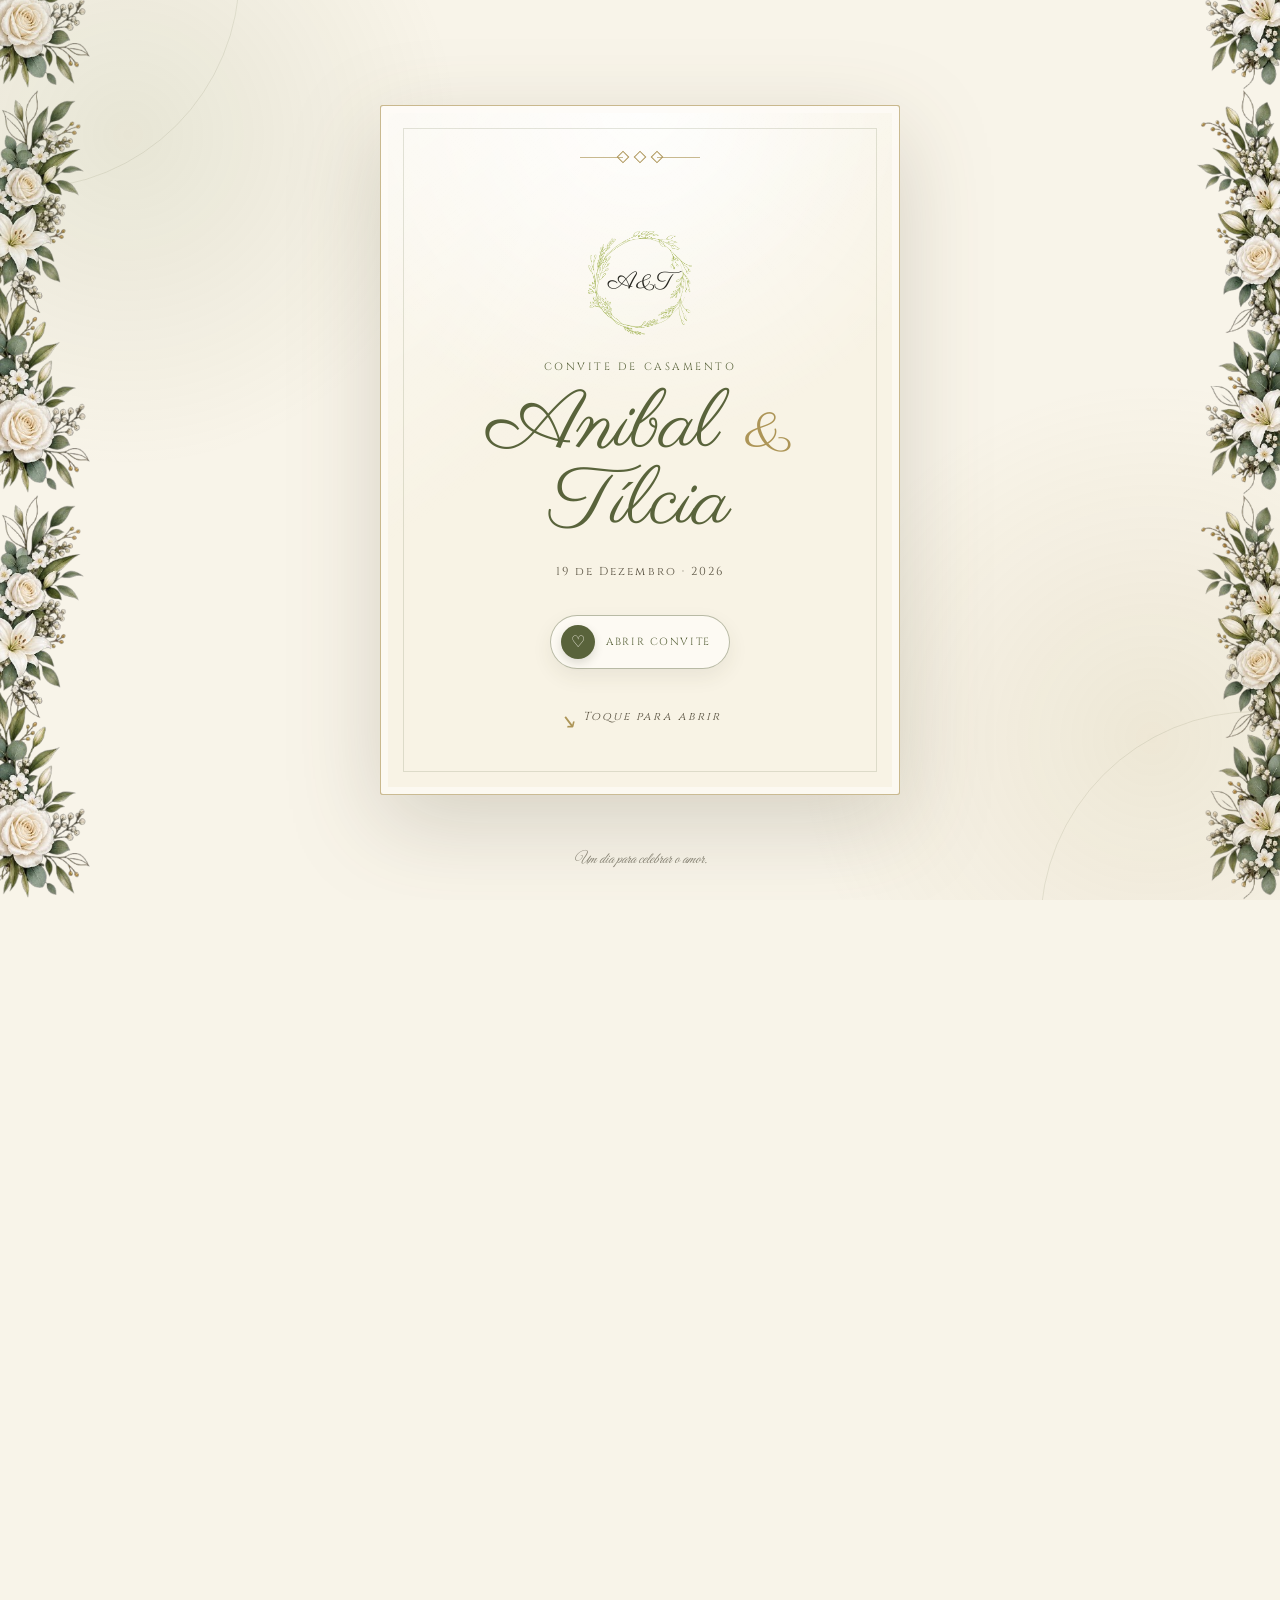
==== index.html @ ace274df "chore: getting better info cards and form alignment and letters" ====
<!DOCTYPE html>
<html lang="pt">

<head>
  <meta charset="UTF-8">
  <meta name="viewport" content="width=device-width, initial-scale=1.0">
  <title>Anibal &amp; Tílcia · 19 de Dezembro, 2026</title>
  <link rel="preconnect" href="https://fonts.googleapis.com">
  <link rel="preconnect" href="https://fonts.gstatic.com" crossorigin>
  <link
    href="https://fonts.googleapis.com/css2?family=Cormorant+Garamond:ital,wght@0,400;0,500;0,600;1,400&family=Great+Vibes&family=Cinzel:wght@400;500;600&display=swap"
    rel="stylesheet">
  <link rel="stylesheet" href="css/style.css">
</head>

<body>

  <!-- ===================== PHYSICAL INVITATION OPENING ===================== -->
  <div class="invitation-cover" id="invitation-cover" aria-modal="true" role="dialog" aria-label="Convite de casamento">
    <div class="invitation-cover__ambient" aria-hidden="true"></div>

    <div class="invitation-card" id="invitation-card">
      <div class="invitation-card__inside">
        <div class="invitation-card__monogram">
<img src="./assets/orla_floral_oliva.png" class="invitation-card__monogram" alt="Monograma dos noivos">
      <p class="monogram__letters"><span>A</span><i> &amp; </i><span>T</span></p>

        </div>
      </div>

      <div class="invitation-card__front">
        <div class="invitation-card__ornament" aria-hidden="true">
          <span></span><span></span><span></span>
        </div>

        <div class="invitation-card__monogram">
<img src="./assets/orla_floral_oliva.png" class="invitation-card__monogram" alt="Monograma dos noivos">
      <p class="monogram__letters"><span>A</span><i>&amp;</i><span>T</span></p>

        </div>
        

        <p class="invitation-card__eyebrow">Convite de casamento</p>
        <h1 class="invitation-card__names">Anibal <span>&amp;</span> Tílcia </h1>
        <p class="invitation-card__date">19 de Dezembro · 2026</p>

        <button type="button" class="invitation-card__open" id="open-invitation">
          <span class="invitation-card__seal">♡</span>
          <span>ABRIR CONVITE</span>
        </button>

        <div class="invitation-card__hint">
          <span class="invitation-card__hand">↘</span>
          <span class="invitation-card__date">Toque para abrir</span>
        </div>
      </div>
    </div>

    <p class="invitation-cover__caption">Um dia para celebrar o amor.</p>
  </div>

  <!-- ===================== TOP NAVIGATION ===================== -->
  <header class="site-header" id="site-header">
    <a class="site-brand" href="#inicio" aria-label="Voltar ao início">
      <span>A</span><i>&amp;</i><span>T</span>
    </a>

    <nav class="site-nav" aria-label="Navegação principal">
      <a href="#inicio">Início</a>
      <a href="#historia">A nossa história</a>
      <a href="#detalhes">O grande dia</a>
      <a href="#contribuicao">Contribuição</a>
      <a href="#rsvp">RSVP</a>
    </nav>

    <button class="site-nav__toggle" id="nav-toggle" type="button" aria-label="Abrir menu" aria-expanded="false">
      <span></span><span></span><span></span>
    </button>
  </header>

  <!-- ===================== MUSIC CONTROL ===================== -->
  <div class="music-control" id="music-control">
    <button type="button" class="music-control__button" id="music-toggle" aria-label="Reproduzir música"
      aria-pressed="false">
      <span class="music-control__icon music-control__icon--play">▶</span>
      <span class="music-control__icon music-control__icon--pause">Ⅱ</span>
    </button>
    <span class="music-control__label" id="music-label">Música</span>
    <audio id="wedding-music" loop preload="auto">
      <source src="./resources/audio/risk_it_all.mp3" type="audio/mpeg">
    </audio>
          <canvas id="music-visualizer" width="46" height="22" aria-hidden="true"></canvas>

  </div>


  <!-- ===================== HERO ===================== -->
  <section class="hero" id="inicio">
<!--
    <div class="couple-monogram">
      <img class="couple-monogram" src="./assets/orla_floral_oliva.png" />
    </div>-->

    <!-- floral ornament, one image mirrored into all four corners -->
    <img src="./assets/width_1418.webp" class="floral corner-tl" aria-hidden="true"></img>
    <img src="./assets/width_1418.webp" class="floral corner-tr" aria-hidden="true"></img>
    <img src="./assets/width_1418.webp" class="floral corner-bl" aria-hidden="true"></img>
    <img src="./assets/width_1418.webp" class="floral corner-br" aria-hidden="true"></img>

    <div class="monogram" data-reveal>
      <span class="monogram__letters"></span>
    </div>

    <div class="hero__inner">


      <div class="portraits" data-reveal>
        <img src="./assets/IMG_8742.JPG.jpeg" class="arch arch--one"></img>
        <img src="./assets/IMG_8782.JPG.jpeg" class="arch arch--two"></img>
      </div>

      <h1 class="hero__names" data-reveal>Aníbal <span class="amp">&amp;</span> Tílcia</h1>
      <p class="hero__tagline" data-reveal>Convidante a celebrar esta união para um sempre!</p>
    </div>

    <div class="hero__hem"></div>
  </section>

  <!-- ===================== COUNTDOWN ===================== -->
  <section class="countdown">
    <p class="countdown__eyebrow">
      <svg class="icon-cal" viewBox="0 0 24 24" aria-hidden="true">
        <rect x="3" y="5" width="18" height="16" rx="2" fill="none" stroke="currentColor" stroke-width="1.4" />
        <line x1="3" y1="9.5" x2="21" y2="9.5" stroke="currentColor" stroke-width="1.4" />
        <line x1="7.5" y1="2.5" x2="7.5" y2="6.5" stroke="currentColor" stroke-width="1.4" stroke-linecap="round" />
        <line x1="16.5" y1="2.5" x2="16.5" y2="6.5" stroke="currentColor" stroke-width="1.4" stroke-linecap="round" />
      </svg>
      Faltam apenas
    </p>

    <div class="flip-row" data-reveal>
      <div class="flip-unit">
        <div class="flip-box" data-unit="days">
          <div class="flip-box__value">00</div>
          <div class="flip-box__flap"><span class="flip-box__flap-inner">00</span></div>
        </div>
        <span class="flip-unit__label">Dias</span>
      </div>
      <div class="flip-unit">
        <div class="flip-box" data-unit="hours">
          <div class="flip-box__value">00</div>
          <div class="flip-box__flap"><span class="flip-box__flap-inner">00</span></div>
        </div>
        <span class="flip-unit__label">Horas</span>
      </div>
      <div class="flip-unit">
        <div class="flip-box" data-unit="minutes">
          <div class="flip-box__value">00</div>
          <div class="flip-box__flap"><span class="flip-box__flap-inner">00</span></div>
        </div>
        <span class="flip-unit__label">Minutos</span>
      </div>
      <div class="flip-unit">
        <div class="flip-box" data-unit="seconds">
          <div class="flip-box__value">00</div>
          <div class="flip-box__flap"><span class="flip-box__flap-inner">00</span></div>
        </div>
        <span class="flip-unit__label">Segundos</span>
      </div>
    </div>

    <div class="countdown__pill" data-reveal>19 de Dezembro, 2026</div>
  </section>

  <!-- ===================== STORY GRID ===================== -->
  <section class="story" id="historia">
    <div class="story__grid">

      <article class="story__card story__card--dark" data-reveal>
        <span class="story__num">01</span>
        <img class="story__media" src="./assets/IMG_8776.JPG.jpeg" alt="Imagem da história 1"></img>
        <p class="story__verse">Disse mais o Senhor Deus: Não é bom que<br>o homem esteja só; far-lhe-ei uma
          ajudadora<br>que lhe seja idónea.</p>
        <p class="story__ref">Génesis 2:18</p>
      </article>

      <article class="story__card story__card--sand" data-reveal>
        <span class="story__num">02</span>

        <svg class="story__rings" viewBox="0 0 80 60" aria-hidden="true">
          <circle cx="30" cy="34" r="16" fill="none" stroke="currentColor" stroke-width="2" />
          <circle cx="48" cy="34" r="16" fill="none" stroke="currentColor" stroke-width="2" />
        </svg>
        <h3 class="story__title story__title--script">E agora, para sempre.</h3>
        <p class="story__body">O amor escreveu os primeiros capítulos. Agora, diante de Deus e daqueles que amamos,
          damos início ao nosso próximo capítulo.</p>
        <p class="story__initials">T <span class="amp">&amp;</span> A</p>
        <p class="story__date">19 • 12 • 2026</p>
      </article>



      <article class="story__card story__card--cream" data-reveal>
        <span class="story__num">03</span>
        <h3 class="story__title">Uma história,<br>dois caminhos</h3>
        <p class="story__body">Duas pessoas, duas histórias e tantos caminhos percorridos. Até que os nossos caminhos se
          cruzaram novamente e percebemos que alguns encontros não acontecem por acaso.</p>
        <div class="story__divider" aria-hidden="true">
          <svg viewBox="0 0 220 60">
            <path d="M10 5 C 10 45, 105 20, 110 55 C 115 20, 210 45, 210 5" fill="none" stroke="currentColor"
              stroke-width="1" />
          </svg>
        </div>
        <p class="story__meta">2021 &nbsp;•&nbsp; O início da nossa história</p>
      </article>

      <article class="story__card story__card--olive" data-reveal>
        <span class="story__num">04</span>
        <img class="story__media" src="./assets/IMG_8758.JPG.jpeg" alt="Imagem da história 1"></img>
        <p class="story__verse">Quem encontra uma esposa encontra algo<br>excelente; recebeu uma bênção do Senhor.</p>
        <p class="story__ref">Provérbios 18:22</p>
      </article>

    </div>
  </section>



  <!-- ===================== DAY INFO ===================== -->
  <section class="info" id="detalhes">
    <div class="info__header" data-reveal>
      <h2 class="info__title">Detalhes do Grande Dia</h2>
      <p class="info__subtitle">
        O nosso dia é repleto de momentos e detalhes importantes para tornar ele ainda mais especial,<br>
        pode ver tudo abaixo
      </p>
    </div>

    <div class="info__grid">

      <!-- CERIMÓNIA -->
      <div class="more-info-card">
        <img
          src="https://lh3.googleusercontent.com/gps-cs-s/AHRPTWlp6Hk5C6ENDK__10fyXMDpLY3RmtTB0FeUsMW05rq-A3_OJv60hBOO5OTsbv5qQ-3rLyHym6tTQRL9K2UCrjUsnP6I80L73qXvY4hCrDxc9M-ThZ_d9FkAn9VJUuiXGmzrRHuK=w408-h544-k-no"
          class="more-info-card-img" alt="">
        <article class="info__card" data-reveal>
          <div class="info__icon-wrap">
            <svg class="info__icon" viewBox="0 0 24 24" aria-hidden="true">
              <!-- Church -->
              <path d="M12 3v5M8 9l4-3 4 3v11H8V9Z" fill="none" stroke="currentColor" stroke-width="1.25"
                stroke-linejoin="round" />
              <path d="M5 11l7-5 7 5v9H5v-9Z" fill="none" stroke="currentColor" stroke-width="1.25"
                stroke-linejoin="round" />
              <path d="M10 20v-5a2 2 0 0 1 4 0v5" fill="none" stroke="currentColor" stroke-width="1.25" />
            </svg>
          </div>

          <div class="info__content">
            <h3 class="info__card-title">Cerimónia Religiosa</h3>

            <p class="info__time">19h00</p>

            <p class="info__place">
              Nossa Senhora dos Remédios - Mutamba
            </p>

            <button class="info__btn" type="button" data-map="Nossa Senhora dos Remédios, Mutamba, Luanda">
              Ver localização
            </button>
          </div>
        </article>
      </div>


      <div class="more-info-card">
        <img src="https://lh3.googleusercontent.com/gps-cs-s/AHRPTWnQiHRYGVPwsvvzDjpKC6Te1Tc4ReHqnd2wbv8dk3sn313zh0V4iKM3so6A6CPs7udDYUhjcywj2QQHGDvHgf7apJHHsOnpSBzATFUAP61ElOikkhbpd61YWRZIvSMjrfs_gKT-RbCJSNjZ=w426-h240-k-no" class="more-info-card-img" alt="">
        <article class="info__card" data-reveal>

          <div class="info__icon-wrap">
            <svg class="info__icon" viewBox="0 0 24 24" aria-hidden="true">
              <!-- Champagne / cocktail glass -->
              <path d="M7 4h10l-2.1 6.3a3 3 0 0 1-5.8 0L7 4Z" fill="none" stroke="currentColor" stroke-width="1.25"
                stroke-linejoin="round" />
              <path d="M12 13v7M8.5 20h7" fill="none" stroke="currentColor" stroke-width="1.25"
                stroke-linecap="round" />
              <path d="M5 6l2.5 1M19 6l-2.5 1" fill="none" stroke="currentColor" stroke-width="1"
                stroke-linecap="round" />
            </svg>
          </div>

          <div class="info__content">
            <h3 class="info__card-title">Copo de Água</h3>

            <p class="info__time">21h00</p>

            <p class="info__place">
              Salão de Festas LUDAR - Talatona
            </p>

            <button class="info__btn" type="button" data-map="Salão de Festas LUDAR, Talatona, Luanda">
              Ver localização
            </button>
          </div>
        </article>
      </div>
      <!-- COPO DE ÁGUA -->



      <!-- DRESS CODE -->
             <div class="more-info-card">
        <img src="./assets/IMG_8748.JPG.jpeg" class="more-info-card-img" alt="">
<article class="info__card" data-reveal>
        <div class="info__icon-wrap">
          <svg class="info__icon" viewBox="0 0 24 24" aria-hidden="true">
            <!-- Dress -->
            <path d="M9 3l3 3 3-3 2 3-2 2v13H9V8L7 6l2-3Z" fill="none" stroke="currentColor" stroke-width="1.25"
              stroke-linejoin="round" />
            <path d="M9 13h6" fill="none" stroke="currentColor" stroke-width="1" />
          </svg>
        </div>

        <div class="info__content">
          <h3 class="info__card-title">Dress Code</h3>

          <p class="info__time">Social Chic</p>

          <p class="info__place">
            <strong>Mulheres:</strong><br>
            Nossa Senhora dos Remédios - Mutamba
          </p>
        </div>
      </article>
        </div>
      

    </div>
  </section>


  <!-- ===================== CONTRIBUTIONS ===================== -->
  <section class="gift" id="contribuicao">
    <div class="gift__bg" aria-hidden="true"></div>
    <div class="gift__inner">
      <img src="./assets/heart_contribution.png" alt="">
      <h2 class="gift__title" data-reveal>Pode nos ajudar a concretizar o<br>nosso sonho!</h2>
      <p class="gift__sub" data-reveal>A vossa presença é o presente mais importante. Para quem desejar ainda assim
        contribuir para o início da nossa vida a dois, deixamos os dados abaixo.</p>

      <div class="gift__cards" data-reveal>
        <div class="gift__card">
          <span class="gift__label">Titular da Conta</span>
          <p class="gift__value">Aníbal Francisco Gomes Brito</p>

          <span class="gift__label">Banco</span>
          <p class="gift__value">BAI</p>

          <span class="gift__label">IBAN</span>
          <div class="gift__copy-row">
            <p class="gift__value gift__value--mono" data-copy="004000002075182810179">AO06 0040 0000 2075 1828 1017 9
            </p>
            <button class="gift__copy-btn" type="button" data-copy-target>Copiar</button>
          </div>

          <span class="gift__label">Express</span>
          <div class="gift__copy-row">
            <p class="gift__value gift__value--mono" data-copy="939563362">939563362</p>
            <button class="gift__copy-btn" type="button" data-copy-target>Copiar</button>
          </div>
        </div>

        <div class="gift__card gift__card--alt">
          <span class="gift__label">Titular da Conta</span>
          <p class="gift__value">Tilcia_1</p>

          <span class="gift__label">Banco</span>
          <p class="gift__value">[Nome do Banco]</p>

          <span class="gift__label">IBAN</span>
          <div class="gift__copy-row">
            <p class="gift__value gift__value--mono" data-copy="AO06 0000 0000 0000 0000 0000 0">AO06 0000 0000 0000
              0000 0000 0</p>
            <button class="gift__copy-btn" type="button" data-copy-target>Copiar</button>
          </div>

          <span class="gift__label">Número de Conta</span>
          <div class="gift__copy-row">
            <p class="gift__value gift__value--mono" data-copy="0000000000">0000000000</p>
            <button class="gift__copy-btn" type="button" data-copy-target>Copiar</button>
          </div>
        </div>
      </div>

      <p class="gift__thanks" data-reveal>Com carinho, obrigado por fazerem parte desta história.</p>
    </div>
  </section>

  <!-- ===================== RSVP ===================== -->
  <section class="rsvp" id="rsvp">
    <div class="rsvp__grid">

      <div class="rsvp__media" data-reveal>
        <img src="assets/IMG_8755.JPG.jpeg" class="rsvp__photo"></img>
        <svg class="rsvp__leaf" viewBox="0 0 90 170" aria-hidden="true">
          <path d="M45 165 C 42 120, 42 90, 45 60 C 47 35, 50 15, 46 3" fill="none" stroke="currentColor"
            stroke-width="1.1" />
          <path d="M45 140 C 30 132, 20 118, 22 104 C 36 106, 46 118, 45 140 Z" fill="none" stroke="currentColor"
            stroke-width="1.1" />
          <path d="M45 108 C 60 100, 70 86, 68 72 C 54 74, 44 86, 45 108 Z" fill="none" stroke="currentColor"
            stroke-width="1.1" />
          <path d="M45 78 C 30 70, 20 56, 22 42 C 36 44, 46 56, 45 78 Z" fill="none" stroke="currentColor"
            stroke-width="1.1" />
          <path d="M46 48 C 58 38, 64 24, 60 12 C 48 16, 42 30, 46 48 Z" fill="none" stroke="currentColor"
            stroke-width="1.1" />
        </svg>
      </div>

      <div class="rsvp__content" data-reveal>
        <h2 class="rsvp__question">Vai poder estar neste dia especial?</h2>
        <p class="rsvp__subquestion">Por favor confirme a sua presença</p>

        <form class="rsvp__form" id="rsvp-form" novalidate>

          <div class="field">
            <input type="text" id="rsvp-name" name="name" placeholder=" " required autocomplete="name">
            <label for="rsvp-name">O seu nome</label>
          </div>

          <fieldset class="field field--choice">
            <legend>Confirma a sua presença?</legend>
            <div class="choice">
              <button type="button" class="choice__btn" data-choice="sim">Sim, estarei lá</button>
              <button type="button" class="choice__btn" data-choice="nao">Não poderei ir</button>
            </div>
            <input type="hidden" id="rsvp-attending" name="attending" required>
          </fieldset>

          <div class="field field--guests" id="rsvp-guests-wrap">
            <input type="number" id="rsvp-guests" name="guests" min="1" max="2" placeholder=" ">
            <label for="rsvp-guests">Número de acompanhantes</label>
          </div>

          <div class="field">
            <textarea id="rsvp-message" name="mobile_number" rows="1" placeholder=" "></textarea>
            <label for="rsvp-message">Número de Telefones</label>
          </div>


          <div class="field">
            <textarea id="rsvp-message" name="message" rows="3" placeholder=" "></textarea>
            <label for="rsvp-message">Deixe uma mensagem para os noivos (opcional)</label>
          </div>

          <button type="submit" class="rsvp__submit">
            <span>Confirmar presença</span>
          </button>
          <p class="rsvp__error" id="rsvp-error" role="alert" aria-live="polite"></p>
        </form>

        <div class="rsvp__success" id="rsvp-success" hidden>
          <svg viewBox="0 0 60 60" class="rsvp__success-icon" aria-hidden="true">
            <circle cx="30" cy="30" r="27" fill="none" stroke="currentColor" stroke-width="1.4" />
            <path d="M18 31 L26 39 L43 20" fill="none" stroke="currentColor" stroke-width="2.2" stroke-linecap="round"
              stroke-linejoin="round" pathLength="1" class="rsvp__check" />
          </svg>
          <p class="rsvp__success-title" id="rsvp-success-title">Obrigado!</p>
          <p class="rsvp__success-text" id="rsvp-success-text">A vossa resposta foi registada com carinho.</p>
        </div>
      </div>

    </div>
  </section>

  <!-- ===================== FOOTER ===================== -->
  <footer class="footer">
    <div class="footer__wreath">
      <svg viewBox="0 0 120 60" aria-hidden="true">
        <path d="M10 40 C 40 5, 80 5, 110 40" fill="none" stroke="currentColor" stroke-width="1" />
      </svg>
    </div>
    <p class="footer__names">Tílcia <span class="amp">&amp;</span> Anibal</p>
    <p class="footer__date">19 · 12 · 2026</p>
    <p class="footer__note">Com todo o nosso amor e gratidão por celebrarem este dia connosco.</p>
  </footer>

  <!-- toast for copy feedback -->
  <div class="toast" id="toast">Copiado!</div>

  <!-- shared floral asset, referenced 4x above -->
  <svg width="0" height="0" style="position:absolute">
    <defs>
      <g id="floral-spray">
        <g fill="none" stroke="#7C8450" stroke-width="1.1" opacity="0.9">
          <path d="M5 5 C 40 10, 60 35, 65 70 C 68 100, 60 140, 50 170" />
          <path d="M15 19 C 45 25, 55 45, 70 55" />
          <path d="M25 40 C 45 45, 60 60, 62 85" />
          <path d="M10 60 C 30 65, 45 80, 48 105" />
          <path d="M5 100 C 25 100, 40 115, 40 140" />
        </g>
        <g fill="#EDE6C6" stroke="#B9A46B" stroke-width="0.8">
          <circle cx="18" cy="14" r="8" />
          <circle cx="34" cy="6" r="6.5" />
          <circle cx="46" cy="20" r="9" />
          <circle cx="66" cy="12" r="6" />
          <circle cx="60" cy="38" r="7" />
          <circle cx="80" cy="30" r="5.5" />
          <circle cx="30" cy="48" r="6" />
          <circle cx="50" cy="64" r="6.5" />
          <circle cx="20" cy="70" r="5" />
          <circle cx="42" cy="92" r="6" />
          <circle cx="18" cy="108" r="5.5" />
          <circle cx="38" cy="128" r="5" />
        </g>
        <g fill="#8C9A5E" opacity="0.85">
          <ellipse cx="10" cy="30" rx="10" ry="4" transform="rotate(-35 10 30)" />
          <ellipse cx="55" cy="55" rx="12" ry="4.5" transform="rotate(20 55 55)" />
          <ellipse cx="20" cy="90" rx="11" ry="4" transform="rotate(-19 20 90)" />
          <ellipse cx="45" cy="115" rx="10" ry="4" transform="rotate(30 45 115)" />
          <ellipse cx="70" cy="65" rx="9" ry="3.5" transform="rotate(-10 70 65)" />
        </g>
        <g fill="#C77B4B" opacity="0.9">
          <circle cx="34" cy="6" r="2" />
          <circle cx="18" cy="14" r="2.2" />
          <circle cx="46" cy="20" r="2.4" />
        </g>
      </g>
    </defs>
  </svg>

  <script src="js/script.js"></script>

  
</body>

</html>
---- css/style.css ----
/* =========================================================
   Tílcia & Anibal — Wedding invitation
   ========================================================= */
@import url('https://fonts.googleapis.com/css2?family=Cormorant+Garamond:ital,wght@0,300..700;1,300..700&family=Parisienne&display=swap');

:root {
  --cream: #FEF5E3;
  --cream-deep: #F3E8C2;
  --cream-card: #EFE6C5;
  --paper: #FFFDF6;
  --ink: #2B2418;
  --ink-soft: #57503F;
  --olive: #7C8450;
  --olive-deep: #878854;
  /* #5B6238;*/
  --olive-line: #BAB86C;
  /*#98A066;*/
  --brown-photo: #4A2C1C;
  --brown-photo-2: #6B3E28;
  --sand: #EADFB8;
  --gold: #A9985B;

  --font-display: 'Parisienne', cursive;
  --font-serif: 'Great Vibes', serif;
  --font-label: 'Cinzel', serif;

  --container: 920px;
}

*, *::before, *::after {
  /*box-sizing: border-box;*/
}

html {
  scroll-behavior: smooth;
}

body {
  margin: 0;
  background: var(--cream);
  color: var(--ink);
  font-family: var(--font-serif);
  font-size: 18px;
  line-height: 1.6;
  -webkit-font-smoothing: antialiased;
  overflow-x: hidden;
}

img {
  max-width: 100%;
  display: block;
}

button {
  font-family: inherit;
  cursor: pointer;
}

.amp {
  font-family: var(--font-display);
  font-size: 1.15em;
  padding: 0 .08em;
}

/* ---------- reveal-on-scroll ---------- */
[data-reveal] {
  opacity: 0;
  transform: translateY(28px);
  transition: opacity .9s cubic-bezier(.2, .7, .2, 1), transform .9s cubic-bezier(.2, .7, .2, 1);
}

[data-reveal].is-visible {
  opacity: 1;
  transform: translateY(0);
}

@media (prefers-reduced-motion: reduce) {
  * {
    animation-duration: .001ms !important;
    animation-iteration-count: 1 !important;
    transition-duration: .001ms !important;
  }

  [data-reveal] {
    opacity: 1;
    transform: none;
  }
}

/* =========================================================
   HERO
   ========================================================= */
.hero {
  position: relative;
  min-height: 100svh;
  display: flex;
  align-items: center;
  justify-content: center;
  padding: 70px 24px 60px;
  /*background:
    radial-gradient(120% 90% at 50% 0%, #FFFDF3 0%, var(--cream) 55%, var(--cream-deep) 100%);*/
  overflow: hidden;
}

.floral {
  position: absolute;
  height: 50vh;
  pointer-events: none;
  z-index: 1;
}

.corner-tl {
  top: -18px;
  left: -18px;
  --mx: 1;
  --my: -1;
}

.corner-tr {
  top: -18px;
  right: -18px;
  --mx: -1;
  --my: -1;
}

.corner-bl {
  bottom: -18px;
  left: -18px;
  --mx: 1;
  --my: 1;
}

.corner-br {
  bottom: -18px;
  right: -18px;
  --mx: -1;
  --my: 1;
}

.floral {
  --shift: 0px;
  transform: scale(var(--mx), var(--my)) translateY(var(--shift));
}

.hero__inner {
  position: relative;
  z-index: 2;
  max-width: 640px;
  text-align: center;
  top: 1.3rem;
}

.monogram {
  margin-bottom: 28px;
  position: relative;
  display: inline-block;
  color: var(--olive);
}

.couple-monogram {
  width: 96px;
  height: 96px;
  background-image: url('./../assets/orla_floral_oliva.png');
  position: absolute;
  top: 20px;

}

.monogram__wreath {
  width: 96px;
  height: 96px;
}

.monogram__letters {
  position: absolute;
  inset: 0;
  display: flex;
  align-items: center;
  justify-content: center;
  font-family: var(--font-display);
  font-size: 1.6rem;
  color: var(--ink);
}

.portraits {
  display: flex;
  justify-content: center;
  align-items: center;
  margin: 6px 0 34px;
}

.arch {
  width: clamp(150px, 28vw, 360px);
  aspect-ratio: 3.2 / 5;
  border: 6px solid var(--olive-line);
  border-radius: 10rem;
  object-fit: cover;
  height: 45vh;
}

.arch--one {
  z-index: 1;
  margin-top: -12rem;
  margin-right: 2rem;
}

.arch--two {
  z-index: 2;
}

/*
.arch__photo {
  width: 100%;
  height: 100%;
  border-radius: 122px 122px 20px 20px;
  background:
    radial-gradient(120% 90% at 30% 15%, rgba(255, 255, 255, .06), transparent 55%),
    linear-gradient(155deg, var(--brown-photo-2) 0%, var(--brown-photo) 70%);
  box-shadow: inset 0 0 30px rgba(0, 0, 0, .35);
}*/

.hero__names {
  font-family: var(--font-display);
  font-weight: 400;
  font-size: clamp(2.6rem, 7vw, 4rem);
  color: var(--olive-deep);
  margin: 0 0 10px;
  line-height: 1;
}

.hero__names .amp {
  color: var(--ink);
  font-size: .8em;
}

.hero__tagline {
  font-size: 1.25rem;
  letter-spacing: .03em;
  color: var(--ink-soft);
  margin: 0;
  font-family: var(--font-label);
}

.hero__hem {
  position: absolute;
  bottom: 0;
  left: 0;
  right: 0;
  height: 3px;
  background: linear-gradient(90deg, transparent, var(--olive-line), transparent);
  opacity: .5;
}

/* =========================================================
   COUNTDOWN
   ========================================================= */
.countdown {
  background: var(--paper);
  padding: 64px 24px 70px;
  text-align: center;
  margin: 70px 0;
}

.countdown__eyebrow {
  display: inline-flex;
  align-items: center;
  gap: 8px;
  font-family: var(--font-label);
  letter-spacing: .12em;
  font-size: .82rem;
  text-transform: uppercase;
  color: var(--ink-soft);
  margin: 0 0 30px;
}

.icon-cal {
  width: 18px;
  height: 18px;
  color: var(--olive);
}

.flip-row {
  display: flex;
  justify-content: center;
  gap: clamp(10px, 3vw, 26px);
  margin-bottom: 34px;
  perspective: 400px;
  z-index: 10;
}

.flip-unit {
  display: flex;
  flex-direction: column;
  align-items: center;
  gap: 10px;
}

.flip-box {
  position: relative;
  width: clamp(58px, 9vw, 78px);
  height: clamp(58px, 9vw, 78px);
  background: var(--cream-card);
  border-radius: 10px;
  box-shadow: 0 6px 16px rgba(90, 70, 30, .12), inset 0 0 0 1px rgba(169, 152, 91, .25);
  overflow: hidden;
}

.flip-box::after {
  /* seam line */
  content: "";
  position: absolute;
  top: 50%;
  left: 0;
  right: 0;
  height: 1px;
  background: rgba(43, 36, 24, .18);
  z-index: 3;
  transform: translateY(-.5px);
}

.flip-box__value {
  position: absolute;
  inset: 0;
  display: flex;
  align-items: center;
  justify-content: center;
  font-family: var(--font-label);
  font-size: clamp(1.5rem, 3.4vw, 2rem);
  font-weight: 600;
  color: var(--olive-deep);
}

.flip-box__flap {
  position: absolute;
  top: 0;
  left: 0;
  right: 0;
  height: 50%;
  overflow: hidden;
  background: var(--cream-card);
  transform-origin: bottom;
  backface-visibility: hidden;
  transform: rotateX(0deg);
  z-index: 2;
  box-shadow: 0 1px 2px rgba(0, 0, 0, .12);
}

.flip-box__flap.is-flipping {
  transition: transform .38s cubic-bezier(.5, 0, .75, 0);
  transform: rotateX(-90deg);
}

.flip-box__flap-inner {
  position: absolute;
  top: 0;
  left: 0;
  width: 100%;
  height: 200%;
  display: flex;
  align-items: center;
  justify-content: center;
  font-family: var(--font-label);
  font-size: clamp(1.5rem, 3.4vw, 2rem);
  font-weight: 600;
  color: var(--olive-deep);
}

.flip-unit__label {
  font-family: var(--font-label);
  font-size: .72rem;
  letter-spacing: .1em;
  text-transform: uppercase;
  color: var(--ink-soft);
}

.countdown__pill {
  display: inline-block;
  padding: 10px 26px;
  border-radius: 999px;
  background: var(--olive);
  color: var(--paper);
  font-family: var(--font-label);
  font-size: .82rem;
  letter-spacing: .1em;
}

/* =========================================================
   STORY GRID
   ========================================================= */
.story {
  background: var(--cream);
  padding: 0;
  width: 96vw;
  position: relative;
  left: 50%;
  transform: translateX(-50%);
  z-index: 10;
}

.story__grid {
  display: grid;
  grid-template-columns: 1fr 1fr;
  max-width: 100%;
  margin: 0 auto;
}

.story__card {
  position: relative;
  padding: 50px 40px;
  min-height: 460px;
  display: flex;
  flex-direction: column;
  align-items: center !important;
}

.story__num {
  font-family: var(--font-display);
  font-size: 1.9rem;
  margin-bottom: 20px;
  align-self: flex-start;
}

.story__card--dark {
  background: #121213;
  color: #E9E2CE;
}

.story__card--dark .story__num {
  color: #E9E2CE;
}

.story__card--dark .story__media {
  flex: 1;
  min-height: 220px;
  border-radius: 6px;
  margin-bottom: 26px;
  width: 40%;
  height: 20rem;
  object-fit: cover;
  box-shadow: 0 0px 10px rgba(255, 255, 255, 0.16);

}

.story__ref, .story__verse {
  text-align: center !important;
}

.story__verse {
  font-family: var(--font-display);
  font-size: 2rem;
  margin: 0 0 12px;
  text-align: center;
}

.story__ref {
  text-align: center;
  font-family: var(--font-display);
  font-size: 1.6rem;
  color: #C9BE9C;
  margin: 0;
  margin-top: 1rem;
}

.story__card--dark .story__verse,
.story__card--dark .story__ref {
  text-align: left;
}

.story__card--olive {
  background: var(--olive-deep);
  color: #F3EFDD;
}

.story__card--olive .story__num {
  color: #F3EFDD;
}

.story__card--olive .story__media {
  flex: 1;
  min-height: 220px;
  border-radius: 6px;
  margin-bottom: 26px;
  width: 40%;
  height: 20rem;
  object-fit: cover;
}

.story__card--olive .story__verse {
  font-style: italic;
  text-align: left;
  margin: 0 0 10px;
}

.story__card--olive .story__ref {
  text-align: left;
  color: #D8D0AE;
}

.story__card--cream {
  background: var(--cream);
  color: var(--ink);
  align-items: center;
  justify-content: center;
}

.story__card--cream .story__num {
  color: var(--olive-deep);
}

.story__title {
  font-family: var(--font-display);
  font-weight: 400;
  font-size: 3rem;
  color: var(--olive-deep);
  line-height: 1.2;
  margin: 0 0 18px;
}

.story__body {
  font-family: var(--font-label);
  font-size: 1.25rem;
  margin: 0 0 12px;
  text-align: center;
}

.story__divider svg {
  width: 140px;
  height: 40px;
  color: var(--olive);
}

.story__meta {
  margin-top: 18px;
  font-size: .85rem;
  letter-spacing: .06em;
  color: var(--ink-soft);
}

.story__card--sand {
  background: var(--sand);
  color: var(--ink);
  align-items: flex-start;
  justify-content: center;
}

.story__card--sand .story__num {
  color: var(--olive-deep);
}

.story__rings {
  width: 70px;
  height: 52px;
  color: var(--olive);
  margin-bottom: 8px;
}

.story__title--script {
  margin-bottom: 14px;
}

.story__initials {
  font-family: var(--font-display);
  font-size: 1.7rem;
  color: var(--olive-deep);
  margin: 18px 0 4px;
}

.story__date {
  letter-spacing: .18em;
  font-size: .85rem;
  color: var(--ink-soft);
  margin: 0;
}

@media (max-width: 760px) {
  .story__grid {
    grid-template-columns: 1fr;
  }

  .story__card {
    min-height: 0;
    padding: 44px 20px;
  }
}

/* =========================================================
   RSVP
   ========================================================= */
.rsvp {
  background: var(--cream);
  padding: 100px 24px 110px;
}

.rsvp__grid {
  max-width: var(--container);
  margin: 0 auto;
  display: grid;
  grid-template-columns: minmax(0, 340px) 1fr;
  gap: clamp(32px, 6vw, 90px);
  align-items: center;
}

.rsvp__media {
  position: relative;
}

.rsvp__photo {
  width: 100%;
  aspect-ratio: 3 / 4;
  border-radius: 4px;
  background:
    radial-gradient(120% 90% at 25% 15%, rgba(255, 255, 255, .05), transparent 55%),
    linear-gradient(155deg, var(--brown-photo-2) 0%, var(--brown-photo) 75%);
  box-shadow: 0 20px 40px rgba(60, 45, 20, .16);
  object-fit: contain;
  border-radius: 10rem 10rem 0 0;
}

.rsvp__leaf {
  position: absolute;
  left: -34px;
  bottom: -46px;
  width: 88px;
  height: auto;
  color: var(--olive);
  opacity: .85;
}

.rsvp__content {
  text-align: left;
}

.rsvp__question {
  font-family: var(--font-display);
  font-weight: 400;
  color: var(--olive-deep);
  font-size: clamp(1.7rem, 3.6vw, 2.3rem);
  line-height: 1.25;
  margin: 0 0 6px;
}

.rsvp__subquestion {
  font-family: var(--font-display);
  color: var(--olive);
  font-size: clamp(1.25rem, 2.6vw, 1.55rem);
  margin: 0 0 40px;
  text-align: center !important;
}

.rsvp__form {
  display: flex;
  flex-direction: column;
  gap: 22px;
  max-width: 460px;
}

.field {
  position: relative;
}

.field input[type="text"],
.field input[type="number"],
.field textarea {
  width: 100%;
  background: transparent;
  border: none;
  border-bottom: 1px solid rgba(43, 36, 24, .28);
  padding: 10px 2px 10px;
  font-family: var(--font-label);
  font-size: 1.02rem;
  color: var(--ink);
  resize: none;
  transition: border-color .3s ease;
}

.field input[type="text"]:focus,
.field input[type="number"]:focus,
.field textarea:focus {
  outline: none;
  border-color: var(--olive-deep);
}

.field label {
  position: absolute;
  left: 2px;
  top: 10px;
  font-size: 0.85rem;
  color: var(--ink-soft);
  pointer-events: none;
  transition: transform .25s ease, font-size .25s ease, color .25s ease;
  transform-origin: left top;
  font-family: var(--font-label);

}

.field input:focus+label,
.field input:not(:placeholder-shown)+label,
.field textarea:focus+label,
.field textarea:not(:placeholder-shown)+label {
  transform: translateY(-20px);
  font-size: .74rem;
  letter-spacing: .04em;
  color: var(--olive-deep);
}

.field--choice {
  border: none;
  padding: 0;
  margin: 0;
}

.field--choice legend {
  font-size: .78rem;
  letter-spacing: .08em;
  text-transform: uppercase;
  color: var(--ink-soft);
  font-family: var(--font-label);
  padding: 0 0 10px;
}

.choice {
  display: flex;
  gap: 12px;
  flex-wrap: wrap;
}

.choice__btn {
  border: 1px solid rgba(43, 36, 24, .28);
  background: transparent;
  color: var(--ink);
  padding: 11px 22px;
  border-radius: 999px;
  font-family: var(--font-label);
  font-size: .65rem;
  transition: background .3s ease, color .3s ease, border-color .3s ease, transform .2s ease;
}

.choice__btn:hover {
  border-color: var(--olive-deep);
  transform: translateY(-1px);
}

.choice__btn.is-active {
  background: var(--olive-deep);
  border-color: var(--olive-deep);
  color: var(--paper);
}

.field--guests {
  overflow: hidden;
  max-height: 0;
  opacity: 0;
  transition: max-height .4s ease, opacity .35s ease, margin .4s ease;
  margin-top: -22px;
}

.field--guests.is-open {
  max-height: 90px;
  opacity: 1;
  margin-top: 0;
}

.rsvp__submit {
  align-self: center;
  margin-top: 6px;
  border: none;
  background: var(--olive-deep);
  color: var(--paper);
  padding: 14px 38px;
  border-radius: 999px;
  font-family: var(--font-label);
  font-size: .84rem;
  letter-spacing: .08em;
  text-transform: uppercase;
  position: relative;
  overflow: hidden;
  transition: transform .25s ease, box-shadow .25s ease;
}

.rsvp__submit:hover {
  transform: translateY(-2px);
  box-shadow: 0 12px 24px rgba(91, 98, 56, .35);
}

.rsvp__submit:active {
  transform: translateY(0);
}

.rsvp__submit.is-loading span {
  opacity: 0;
}

.rsvp__submit.is-loading::after {
  content: "";
  position: absolute;
  inset: 0;
  margin: auto;
  width: 16px;
  height: 16px;
  border-radius: 50%;
  border: 2px solid rgba(255, 253, 246, .4);
  border-top-color: var(--paper);
  animation: spin .7s linear infinite;
}

@keyframes spin {
  to {
    transform: rotate(360deg);
  }
}

.rsvp__error {
  min-height: 1.2em;
  color: #A9482E;
  font-size: .85rem;
  margin: 0;
}

.rsvp__success {
  max-width: 460px;
  padding: 20px 0 0;
  animation: rsvpIn .6s cubic-bezier(.2, .7, .2, 1);
}

@keyframes rsvpIn {
  from {
    opacity: 0;
    transform: translateY(14px);
  }

  to {
    opacity: 1;
    transform: translateY(0);
  }
}

.rsvp__success-icon {
  width: 56px;
  height: 56px;
  color: var(--olive-deep);
  margin-bottom: 14px;
}

.rsvp__check {
  stroke-dasharray: 1;
  stroke-dashoffset: 1;
  animation: drawCheck .6s .15s ease forwards;
}

@keyframes drawCheck {
  to {
    stroke-dashoffset: 0;
  }
}

.rsvp__success-title {
  font-family: var(--font-display);
  font-size: 1.9rem;
  color: var(--olive-deep);
  margin: 0 0 6px;
}

.rsvp__success-text {
  color: var(--ink-soft);
  margin: 0;
}

@media (max-width: 760px) {
  #rsvp-guests-wrap {
    overflow: visible !important;
  }
  .hero {
    padding: 0;
  }

  .corner-br, .corner-bl {
    width: 60%;
    object-fit: cover;
  }

  .portraits {
    display: flex;
    justify-content: center;
    align-items: center;
    margin: 6px 0 34px;
    flex-direction: column;
  }

  .arch {
    width: clamp(250px, 35vw, 360px);
    aspect-ratio: 5 / 5;
    border: 6px solid var(--olive-line);
    border-radius: 10rem;
    object-fit: cover;
    height: 45vh;
  }

  .story__title {
    text-align: center;
  }

  .arch--one {
    z-index: 1;
    display: none;
  }

  .arch--two {
    z-index: 2;

  }

  .rsvp__grid {
    grid-template-columns: 1fr;
  }

  .rsvp__media {
    max-width: 280px;
    margin: 0 auto;
  }

  .rsvp__content {
    text-align: center;
  }

  .rsvp__form, .rsvp__success {
    margin: 0 auto;
    text-align: left;
  }

  .field--choice legend, .rsvp__subquestion {
    text-align: left;
  }
}

/* =========================================================
   DAY INFO
   ========================================================= */
/* ================================
   INFORMAÇÕES
================================ */

.info {
  background: var(--cream);
  padding: 70px 24px 80px;
  margin: 8rem 0;
}

/* Header */

.info__header {
  text-align: center;
  margin-bottom: 42px;
}

.info__title {
  font-family: var(--font-display);
  font-weight: 400;
  font-size: clamp(2.2rem, 5vw, 3rem);
  line-height: 1.1;
  color: #59543a;
  margin: 0 0 12px;
}

.info__subtitle {
  font-family: var(--font-body, serif);
  color: #8d8767;
  font-size: 0.88rem;
  line-height: 1.5;
  margin: 0;
  font-size: 1.2rem;
}


/* ================================
   GRID
================================ */

.info__grid {
  width: min(1250px, 100%);
  margin: 0 auto;

  display: grid;
  grid-template-columns: repeat(3, minmax(0, 1fr));
  gap: 62px;
}


/* ================================
   CARD
================================ */
.more-info-card {
  display: flex;
  flex-direction: column;
  align-items: center;
  position: relative;
}

.more-info-card-img {
  width: 100%;
  height: 10rem;
  object-fit: cover;
  z-index: 1;
  /*border-top: 2px;
  border-left: 2px;
  border-right: 2px;
    border-radius: 1rem 1rem 0 0;
border-style: solid;
  border-color: var(--olive-deep);
  */

}

.info__card {
  position: relative;

  min-height: 168px;

  display: flex;
  align-items: stretch;

  background: var(--sand);

  /*border: 2px solid var(--olive-deep)
    /*rgba(190, 174, 111, 0.48)
  ;*/
  /*border-radius: 20px;*/
  width: 100%;
  z-index: 1;
  transition:
    transform 0.35s ease,
    box-shadow 0.35s ease;
}

.info__card:hover {
  transform: translateY(-4px);

  box-shadow:
    0 12px 25px rgba(85, 73, 35, 0.08);
}

.info__card:hover+.more-info-card-img {
  transform: scale(1.05);
  transition: transform 0.35s ease;
}


/* ================================
   OLIVE ICON PANEL
================================ */

.info__icon-wrap {
  flex: 0 0 0px;

  width: 0px;

  display: flex;
  align-items: flex-start;
  justify-content: center;
  z-index: 2;

  padding-top: 13px;

  background: var(--sand);
}


/* Circle around icon */

.info__icon-wrap::after {
  content: "";
  position: absolute;
  width: 48px;
  height: 48px;
  border-radius: 50%;

  background: var(--olive-deep);
  top: -1.5rem;
  z-index: 2;

}


/* Icon */

.info__icon {
  position: relative;
  z-index: 3;

  width: 27px;
  height: 27px;

  color: #f9f3df;
  top: -18%;
  flex-shrink: 0;
}


/* ================================
   CARD CONTENT
================================ */

.info__content {
  flex: 1;

  padding: 18px 20px 15px;
  text-align: left;

  display: flex;
  flex-direction: column;
  align-items: flex-start;
}


/* Script title */

.info__card-title {
  font-family: var(--font-display);
  font-weight: 400;

  color: #625c3e;

  font-size: 1.58rem;
  line-height: 1.15;

  margin: 0 0 10px;
}


/* Time */

.info__time {
  color: #302e25;

  font-family: var(--font-body, serif);
  font-size: 0.88rem;
  font-weight: 700;

  margin: 0 0 3px;
}


/* Location / description */

.info__place {
  color: #4f4b3e;

  font-family: var(--font-body, serif);
  font-size: 0.9rem;
  line-height: 1.4;

  margin: 0;
}

.info__place strong {
  font-weight: 700;
  color: #38352b;
}


/* ================================
   LOCATION BUTTON
================================ */

.info__btn {
  margin-top: auto;

  /*min-width: 178px;*/
  min-width: 100%;

  border: 1px solid #938b69;
  border-radius: 999px;

  background: transparent;

  color: #80795c;

  padding: 8px 20px;

  font-family: var(--font-body, serif);
  font-size: 0.76rem;

  cursor: pointer;

  transition:
    background 0.3s ease,
    color 0.3s ease,
    border-color 0.3s ease;
}

.info__btn:hover {
  background: #8d8c52;
  border-color: #8d8c52;
  color: #fffdf5;
}


/* ================================
   TABLET
================================ */

@media (max-width: 1000px) {
  .info__grid {
    gap: 62px 24px;
  }

  .info__card {
    min-height: 175px;
  }

  .info__icon-wrap {
    flex-basis: 0;
    width: 0;
  }

  .info__card-title {
    font-size: 1.2rem;
  }
}


/* ================================
   MOBILE
================================ */

@media (max-width: 760px) {
  .story__card--dark .story__media {
    flex: 1;
    min-height: 220px;
    border-radius: 6px;
    margin-bottom: 26px;
    width: 70%;
    height: 20rem;
    object-fit: cover;
  }

  .story__card--olive .story__media {
    flex: 1;
    min-height: 220px;
    border-radius: 6px;
    margin-bottom: 26px;
    width: 70%;
    height: 20rem;
    object-fit: cover;
  }

  .info {
    padding: 60px 18px 70px;
  }

  .info__header {
    margin-bottom: 32px;
  }

  .info__subtitle {
    max-width: 340px;
    margin: 0 auto;
  }

  .info__subtitle br {
    display: none;
  }

  .info__grid {
    grid-template-columns: 1fr;
    gap: 62px 18px;
    max-width: 500px;
  }

  .info__card {
    min-height: 155px;
  }

  .info__card-title {
    font-size: 1.5rem;
  }

  .info__icon {
    right: initial;
    left: initial;
    right: 7%;
    position: absolute;
    top: -9%;
  }

  .info__icon-wrap::after {
    right: 4%;
  }
  .info__time {
    font-size: 0.9rem;
  }
  .info__place {
    font-size: 0.9rem;
  }
  .info__btn {
    min-width: 98.75%;
    padding: 8px 16px;
  }
}


/* ================================
   SMALL PHONES
================================ */

@media (max-width: 400px) {


  .info__icon-wrap {
    flex-basis: 0;
    width: 0;
  }

  .info__content {
    padding: 16px 15px 14px;
  }



  
}

/* =========================================================
   CONTRIBUTIONS / GIFT
   ========================================================= */
.gift {
  position: relative;
  background: linear-gradient(180deg, var(--olive-deep) 0%, #454a2a 100%);
  color: var(--paper);
  padding: 90px 24px 100px;
  text-align: center;
  overflow: hidden;
}

.gift__bg {
  position: absolute;
  inset: 0;
  background-image:
    radial-gradient(circle at 15% 20%, rgba(255, 255, 255, .05), transparent 40%),
    radial-gradient(circle at 85% 80%, rgba(255, 255, 255, .05), transparent 40%);
  pointer-events: none;
}

.gift__inner {
  position: relative;
  max-width: var(--container);
  margin: 0 auto;
  display: flex;
  flex-direction: column;
  align-items: center;
}

.gift__inner img {
  margin-bottom: 15px;
}

.gift__title {
  font-family: var(--font-display);
  font-weight: 400;
  font-size: clamp(1.9rem, 5vw, 2.6rem);
  margin: 0 0 18px;
  line-height: 1.25;
}

.gift__sub {
  margin: 0 auto 46px;
  color: #E2E4C9;
  font-size: 1.1rem;
  font-family: var(--font-label);
}

.gift__cards {
  display: grid;
  grid-template-columns: repeat(2, minmax(0, 1fr));
  gap: 24px;
  text-align: left;
  margin-bottom: 40px;
}

.gift__card {
  background: rgba(255, 253, 246, .06);
  border: 1px solid rgba(255, 253, 246, .22);
  border-radius: 12px;
  padding: 30px 28px;
  backdrop-filter: blur(2px);
}

.gift__label {
  display: block;
  font-family: var(--font-label);
  font-size: .7rem;
  letter-spacing: .12em;
  text-transform: uppercase;
  color: #C9CFA0;
  margin-top: 16px;
}

.gift__label:first-child {
  margin-top: 0;
}

.gift__value {
  margin: 4px 0 0;
  font-size: 1.05rem;
  font-family: var(--font-label);
}

.gift__value--mono {
  font-family: 'Cinzel', serif;
  letter-spacing: .04em;
  font-size: .95rem;
}

.gift__copy-row {
  display: flex;
  align-items: center;
  justify-content: space-between;
  gap: 12px;
  flex-wrap: wrap;
}

.gift__copy-btn {
  flex-shrink: 0;
  border: 1px solid rgba(255, 253, 246, .5);
  background: transparent;
  color: var(--paper);
  padding: 6px 16px;
  border-radius: 999px;
  font-size: .74rem;
  letter-spacing: .05em;
  font-family: var(--font-label);

  transition: background .3s ease, color .3s ease, transform .2s ease;
}

.gift__copy-btn:hover {
  background: var(--paper);
  color: var(--olive-deep);
}

.gift__copy-btn:active {
  transform: scale(.94);
}

.gift__thanks {
  font-family: var(--font-display);
  font-size: 1.4rem;
  color: #F1EDD6;
  margin: 10px 0 0;
}

@media (max-width: 700px) {
  .gift__cards {
    grid-template-columns: 1fr;
  }
}

/* =========================================================
   FOOTER
   ========================================================= */
.footer {
  background: #14150C;
  color: #CFC9AC;
  text-align: center;
  padding: 70px 24px 50px;
}

.footer__wreath svg {
  width: 120px;
  height: 60px;
  color: var(--olive-line);
  margin: 0 auto 18px;
}

.footer__names {
  font-family: var(--font-display);
  font-size: 2rem;
  color: #EDE7CC;
  margin: 0 0 6px;
}

.footer__date {
  letter-spacing: .2em;
  font-size: .8rem;
  margin: 0 0 24px;
}

.footer__note {
  font-size: .85rem;
  opacity: .7;
  max-width: 380px;
  margin: 0 auto;
}

/* =========================================================
   TOAST
   ========================================================= */
.toast {
  position: fixed;
  left: 50%;
  bottom: 34px;
  transform: translate(-50%, 20px);
  background: var(--ink);
  color: var(--cream);
  padding: 12px 24px;
  border-radius: 999px;
  font-size: .85rem;
  letter-spacing: .04em;
  opacity: 0;
  pointer-events: none;
  transition: opacity .35s ease, transform .35s ease;
  z-index: 999;
}

.toast.is-visible {
  opacity: 1;
  transform: translate(-50%, 0);
}

/* focus visibility for a11y */
a:focus-visible, button:focus-visible {
  outline: 2px solid var(--olive-deep);
  outline-offset: 2px;
}


/* =========================================================
   INVITATION OPENING + NAVIGATION + MUSIC
   ========================================================= */

:root {
  --olive-deep: #59633b;
  --olive: #7d8655;
  --gold: #ad9557;
  --cream: #f8f4e9;
  --paper: #fffdf8;
  --ink: #25251f;
}

/* Keep the page hidden behind the physical invitation until opened. */
body.invitation-opening {
  overflow: hidden;
}

body:not(.site-unlocked)>*:not(.invitation-cover) {
  visibility: hidden;
}

.invitation-cover {
  position: fixed;
  inset: 0;
  z-index: 10000;
  display: grid;
  place-items: center;
  overflow: hidden;
  background:
    radial-gradient(circle at 50% 38%, rgba(255, 255, 255, .96), rgba(246, 241, 226, .98) 55%, #e8dfc8 100%);
  transition: opacity .85s ease, visibility .85s ease;
  background-image: url('./../assets/floral_card-removebg-preview_left.png'), url('./../assets/floral_card-removebg-preview_right.png');
  background-repeat: repeat-y;
  background-position: right bottom, left bottom;
  background-size: auto 45vh;
}

.invitation-cover.is-open {
  opacity: 0;
  visibility: hidden;
  pointer-events: none;
}

.invitation-cover__ambient {
  position: absolute;
  inset: 0;
  background:
    radial-gradient(circle at 10% 15%, rgba(125, 134, 85, .13), transparent 24%),
    radial-gradient(circle at 90% 82%, rgba(173, 149, 87, .13), transparent 26%);
  pointer-events: none;
}

.invitation-cover::before,
.invitation-cover::after {
  content: "";
  position: absolute;
  width: 34vw;
  height: 34vw;
  max-width: 430px;
  max-height: 430px;
  border: 1px solid rgba(89, 99, 59, .12);
  border-radius: 50%;
  pointer-events: none;
}

.invitation-cover::before {
  top: -19vw;
  left: -15vw;
}

.invitation-cover::after {
  bottom: -19vw;
  right: -15vw;
}

.invitation-card {
  position: relative;
  width: min(88vw, 520px);
  height: min(78vh, 690px);
  min-height: 520px;
  perspective: 1800px;
  cursor: pointer;
  filter: drop-shadow(0 28px 45px rgba(59, 50, 28, .18));
  transform-style: preserve-3d;
}

.invitation-card__inside {
  position: absolute;
  inset: 0;
  display: flex;
  flex-direction: column;
  align-items: center;
  justify-content: center;
  gap: 12px;
  padding: 50px;
  border: 1px solid rgba(173, 149, 87, .48);
  border-radius: 3px;
  background:
    radial-gradient(circle at 50% 35%, rgba(255, 255, 255, .92), transparent 48%),
    #f5efdf;
  color: var(--olive-deep);
  text-align: center;
}

.invitation-card__inside .invitation-card__monogram {
  width: 100%;
  height: 100%;
}

.invitation-card__inside .invitation-card__monogram .monogram__letters {
  font-size: 2rem !important;
}

.invitation-card__inside::before {
  content: "";
  position: absolute;
  inset: 18px;
  border: 1px solid rgba(173, 149, 87, .3);
}

.invitation-card__mini {
  font-family: var(--font-label);
  font-size: .66rem;
  letter-spacing: .18em;
  text-transform: uppercase;
}

.invitation-card__initials {
  font-family: var(--font-display);
  font-size: clamp(4.5rem, 12vw, 7rem);
  line-height: 1;
}

.invitation-card__initials i {
  color: var(--gold);
  font-style: normal;
}

.invitation-card__inside-date {
  font-family: var(--font-label);
  font-size: .68rem;
  letter-spacing: .2em;
}

.invitation-card__front {
  position: absolute;
  inset: 0;
  z-index: 2;
  display: flex;
  flex-direction: column;
  align-items: center;
  justify-content: center;
  padding: 50px 35px;
  overflow: hidden;
  border: 1px solid rgba(173, 149, 87, .62);
  border-radius: 3px;
  background:
    linear-gradient(145deg, rgba(255, 255, 255, .52), transparent 42%),
    radial-gradient(circle at 50% 0, rgba(255, 255, 255, .9), transparent 45%),
    #f8f3e5;
  transform-origin: left center;
  backface-visibility: hidden;
  box-shadow: inset 0 0 0 7px rgba(255, 253, 248, .68);
  transition: transform 1.25s cubic-bezier(.2, .72, .12, 1);
}

.invitation-card.is-opening .invitation-card__front {
  transform: rotateY(-108deg);
}

.invitation-card__front::before {
  content: "";
  position: absolute;
  inset: 22px;
  border: 1px solid rgba(89, 99, 59, .17);
  pointer-events: none;
}

.invitation-card__ornament {
  position: absolute;
  top: 38px;
  left: 50%;
  width: 120px;
  height: 25px;
  transform: translateX(-50%);
}

.invitation-card__ornament::before,
.invitation-card__ornament::after {
  content: "";
  position: absolute;
  top: 50%;
  width: 43px;
  height: 1px;
  background: var(--gold);
  opacity: .65;
}

.invitation-card__ornament::before {
  left: 0;
}

.invitation-card__ornament::after {
  right: 0;
}

.invitation-card__ornament span {
  position: absolute;
  left: 50%;
  top: 50%;
  width: 7px;
  height: 7px;
  border: 1px solid var(--gold);
  transform: translate(-50%, -50%) rotate(45deg);
}

.invitation-card__ornament span:nth-child(1) {
  margin-left: -17px;
}

.invitation-card__ornament span:nth-child(3) {
  margin-left: 17px;
}

.invitation-card__monogram {
  position: relative;
  z-index: 1;
  width: 104px;
  height: 104px;
  object-fit: contain;
  margin-bottom: 24px;
}

.monogram__letters {
  position: absolute;
  font-size: 1.5rem;
}

.invitation-card__eyebrow {
  position: relative;
  z-index: 1;
  margin: 0 0 12px;
  color: var(--olive-deep);
  font-family: var(--font-label);
  font-size: .66rem;
  letter-spacing: .24em;
  text-transform: uppercase;
}

.invitation-card__names {
  position: relative;
  z-index: 1;
  margin: 0;
  color: var(--olive-deep);
  font-family: var(--font-display);
  font-size: clamp(3.2rem, 9vw, 5.1rem);
  font-weight: 400;
  line-height: .95;
  text-align: center;
}



.invitation-card__names span {
  color: var(--gold);
  font-size: .72em;
}

.invitation-card__date {
  position: relative;
  z-index: 1;
  margin: 20px 0 34px;
  color: var(--ink-soft);
  font-family: var(--font-label);
  font-size: .72rem;
  letter-spacing: .18em;
}

.invitation-card__open {
  position: relative;
  z-index: 1;
  display: flex;
  align-items: center;
  gap: 11px;
  border: 1px solid rgba(89, 99, 59, .42);
  border-radius: 999px;
  padding: 9px 18px 9px 10px;
  background: rgba(255, 253, 248, .72);
  color: var(--olive-deep);
  font-family: var(--font-label);
  font-size: .65rem;
  letter-spacing: .15em;
  cursor: pointer;
  box-shadow: 0 8px 20px rgba(70, 60, 33, .08);
  transition: transform .25s ease, background .25s ease, box-shadow .25s ease;
}

.invitation-card__open:hover {
  transform: translateY(-2px);
  background: #fffdf8;
  box-shadow: 0 13px 25px rgba(70, 60, 33, .13);
}

.invitation-card__open:focus-visible {
  outline: 2px solid var(--gold);
  outline-offset: 4px;
}

.invitation-card__seal {
  display: grid;
  place-items: center;
  width: 34px;
  height: 34px;
  border-radius: 50%;
  background: var(--olive-deep);
  color: #f8f4e9;
  font-size: 1rem;
  box-shadow: 0 4px 10px rgba(50, 55, 30, .16);
}

.invitation-card__hint {
  position: absolute;
  bottom: 34px;
  z-index: 1;
  display: flex;
  align-items: center;
  gap: 7px;
  color: var(--ink-soft);
  font-family: var(--font-serif);
  font-size: .9rem;
  font-style: italic;
  animation: invitationHint 1.8s ease-in-out infinite;
}

.invitation-card__hand {
  color: var(--gold);
  font-size: 1.25rem;
}

@keyframes invitationHint {
  0%, 100% {
    transform: translateY(0);
    opacity: .65;
  }

  50% {
    transform: translateY(5px);
    opacity: 1;
  }
}

.invitation-cover__caption {
  position: absolute;
  bottom: 28px;
  margin: 0;
  color: rgba(70, 65, 49, .62);
  font-family: var(--font-serif);
  font-size: .95rem;
  font-style: italic;
}

/* ---------- Top navigation ---------- */

.site-header {
  position: fixed;
  top: 0;
  left: 0;
  right: 0;
  z-index: 9000;
  display: flex;
  align-items: center;
  justify-content: center;
  min-height: 72px;
  padding: 10px 28px;
  background: rgba(255, 253, 248, .82);
  border-bottom: 1px solid rgba(89, 99, 59, .12);
  backdrop-filter: blur(16px);
  -webkit-backdrop-filter: blur(16px);
  opacity: 0;
  transform: translateY(-18px);
  pointer-events: none;
  transition: opacity .5s ease, transform .5s ease, background .3s ease;
}

.site-header.is-visible {
  opacity: 1;
  transform: translateY(0);
  pointer-events: auto;
}

.site-header.is-scrolled {
  background: rgba(255, 253, 248, .94);
  box-shadow: 0 8px 30px rgba(52, 48, 30, .08);
}

.site-brand {
  position: absolute;
  left: 28px;
  display: flex;
  align-items: baseline;
  gap: 2px;
  color: var(--olive-deep);
  font-family: var(--font-display);
  font-size: 1.65rem;
  text-decoration: none;
}

.site-brand i {
  color: var(--gold);
  font-size: .8em;
  font-style: normal;
}

.site-nav {
  display: flex;
  align-items: center;
  justify-content: center;
  gap: clamp(18px, 3vw, 38px);
}

.site-nav a {
  position: relative;
  padding: 8px 0;
  color: var(--ink-soft);
  font-family: var(--font-label);
  font-size: .62rem;
  letter-spacing: .12em;
  text-decoration: none;
  text-transform: uppercase;
  transition: color .2s ease;
}

.site-nav a::after {
  content: "";
  position: absolute;
  left: 0;
  right: 0;
  bottom: 1px;
  height: 1px;
  background: var(--gold);
  transform: scaleX(0);
  transform-origin: center;
  transition: transform .25s ease;
}

.site-nav a:hover,
.site-nav a:focus-visible {
  color: var(--olive-deep);
}

.site-nav a:hover::after,
.site-nav a:focus-visible::after {
  transform: scaleX(1);
}

.site-nav__toggle {
  display: none;
  position: absolute;
  right: 18px;
  width: 44px;
  height: 44px;
  padding: 10px;
  border: 0;
  background: transparent;
}

.site-nav__toggle span {
  display: block;
  width: 22px;
  height: 1px;
  margin: 5px auto;
  background: var(--olive-deep);
  transition: transform .25s ease, opacity .25s ease;
}

/* ---------- Music button ---------- */

.music-control {
  position: fixed;
  top: 60px;
  left: 20px;
  z-index: 1;
  display: flex;
  align-items: center;
  gap: 8px;
  opacity: 0;
  transform: translateX(-15px);
  pointer-events: none;
  transition: opacity .45s ease, transform .45s ease;
}

.music-control.is-visible {
  opacity: 1;
  transform: translateX(0);
  pointer-events: auto;
}

.music-control__button {
  display: grid;
  place-items: center;
  width: 45px;
  height: 45px;
  border: 1px solid rgba(89, 99, 59, .28);
  border-radius: 50%;
  background: rgba(255, 253, 248, .9);
  color: var(--olive-deep);
  box-shadow: 0 8px 22px rgba(51, 47, 30, .10);
  backdrop-filter: blur(10px);
  -webkit-backdrop-filter: blur(10px);
  cursor: pointer;
  transition: transform .2s ease, background .2s ease;
}

.music-control__button:hover {
  transform: scale(1.05);
  background: #fffdf8;
}

.music-control__button:disabled {
  opacity: .55;
  cursor: not-allowed;
}

.music-control__icon {
  font-family: Arial, sans-serif;
  font-size: .82rem;
}

.music-control__icon--pause {
  display: none;
  font-size: 1rem;
}


.music-playing .music-control__icon--play {
  display: none;
}

.music-playing .music-control__icon--pause {
  display: inline;
}

#music-visualizer {
  display: block;
  width: 46px;
  height: 22px;
}

.music-control__label {
  padding: 5px 9px;
  border-radius: 999px;
  background: rgba(255, 253, 248, .88);
  color: var(--ink-soft);
  font-family: var(--font-label);
  font-size: .55rem;
  letter-spacing: .12em;
  text-transform: uppercase;
  box-shadow: 0 5px 15px rgba(51, 47, 30, .06);
}

@media (max-width: 760px) {
  .monogram__letters {
    font-size: 1.0rem !important;
  }

  .invitation-card {
    width: min(88vw, 430px);
    height: min(76vh, 610px);
    min-height: 480px;
  }

  .invitation-card__front {
    padding: 45px 24px;
  }

  .invitation-card__monogram {
    width: 82px;
    height: 82px;
    margin-bottom: 20px;
  }

  .invitation-card__names {
    font-size: clamp(3rem, 14vw, 4.3rem);
  }

  .invitation-card__date {
    margin-bottom: 28px;
  }

  .site-header {
    min-height: 64px;
    justify-content: flex-start;
    padding-left: 20px;
  }

  .site-brand {
    left: 20px;
  }

  .site-nav__toggle {
    display: block;
  }

  .site-nav {
    position: absolute;
    top: 64px;
    left: 12px;
    right: 12px;
    display: flex;
    flex-direction: column;
    gap: 0;
    padding: 12px 18px;
    border: 1px solid rgba(89, 99, 59, .12);
    border-radius: 0 0 18px 18px;
    background: rgba(255, 253, 248, .97);
    box-shadow: 0 18px 30px rgba(52, 48, 30, .10);
    opacity: 0;
    visibility: hidden;
    transform: translateY(-8px);
    transition: opacity .25s ease, transform .25s ease, visibility .25s ease;
  }

  .site-nav.is-open {
    opacity: 1;
    visibility: visible;
    transform: translateY(0);
  }

  .site-nav a {
    width: 100%;
    padding: 13px 4px;
    text-align: center;
    border-bottom: 1px solid rgba(89, 99, 59, .08);
  }

  .site-nav a:last-child {
    border-bottom: 0;
  }

  .music-control {
    top: 90px;
    left: 14px;
  }

  .music-control__label {
    display: none;
  }

  .music-control__button {
    width: 43px;
    height: 43px;
  }
}

@media (prefers-reduced-motion: reduce) {
  .invitation-card__hint {
    animation: none;
  }

  .invitation-card__front {
    transition-duration: .2s;
  }
}
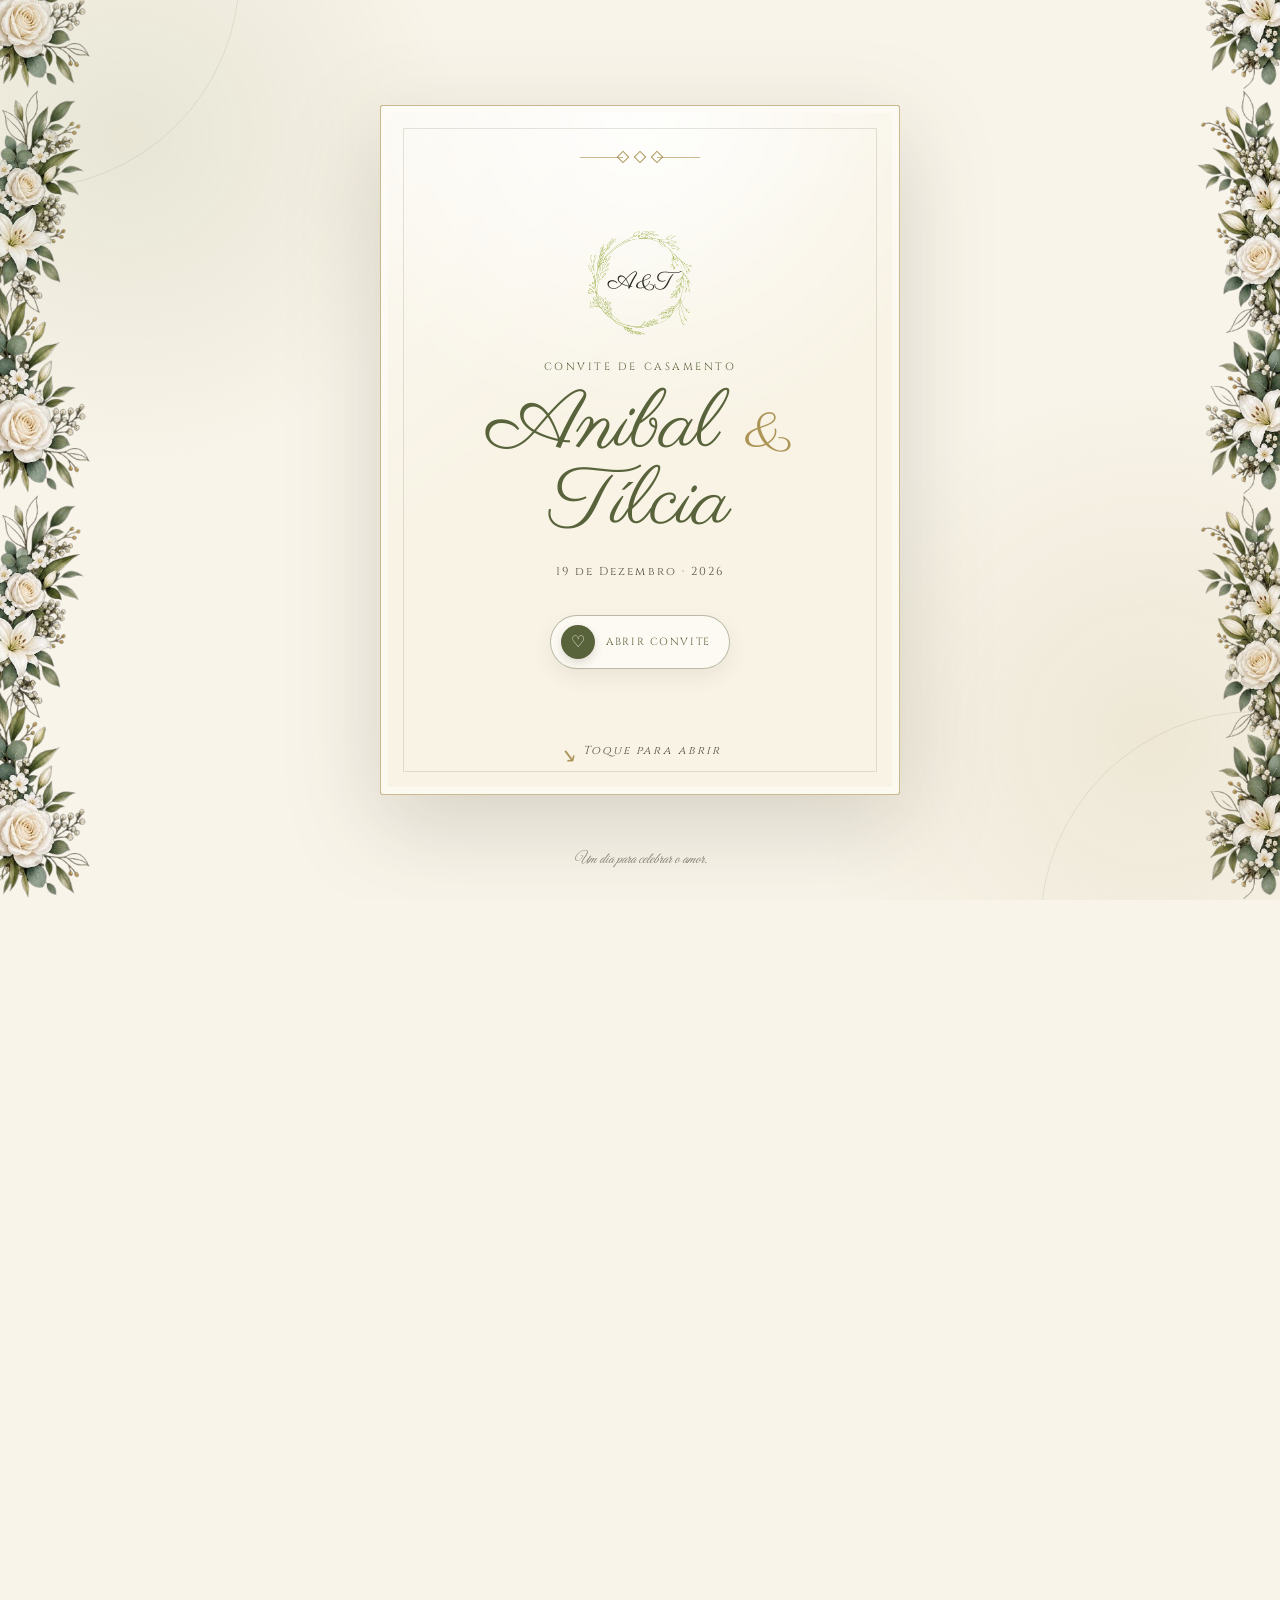
==== commit 05eb7eeb: "chore: correct convidante word" ====
--- a/index.html
+++ b/index.html
@@ -120,7 +120,7 @@
       </div>
 
       <h1 class="hero__names" data-reveal>Aníbal <span class="amp">&amp;</span> Tílcia</h1>
-      <p class="hero__tagline" data-reveal>Convidante a celebrar esta união para um sempre!</p>
+      <p class="hero__tagline" data-reveal>Convidam-te a celebrar esta união para um sempre!</p>
     </div>
 
     <div class="hero__hem"></div>
--- a/css/style.css
+++ b/css/style.css
@@ -1846,7 +1846,7 @@
 
 .invitation-card__hint {
   position: absolute;
-  bottom: 34px;
+  bottom: 0px;
   z-index: 1;
   display: flex;
   align-items: center;
@@ -2003,7 +2003,7 @@
 
 .music-control {
   position: fixed;
-  top: 60px;
+  top: 100px;
   left: 20px;
   z-index: 1;
   display: flex;
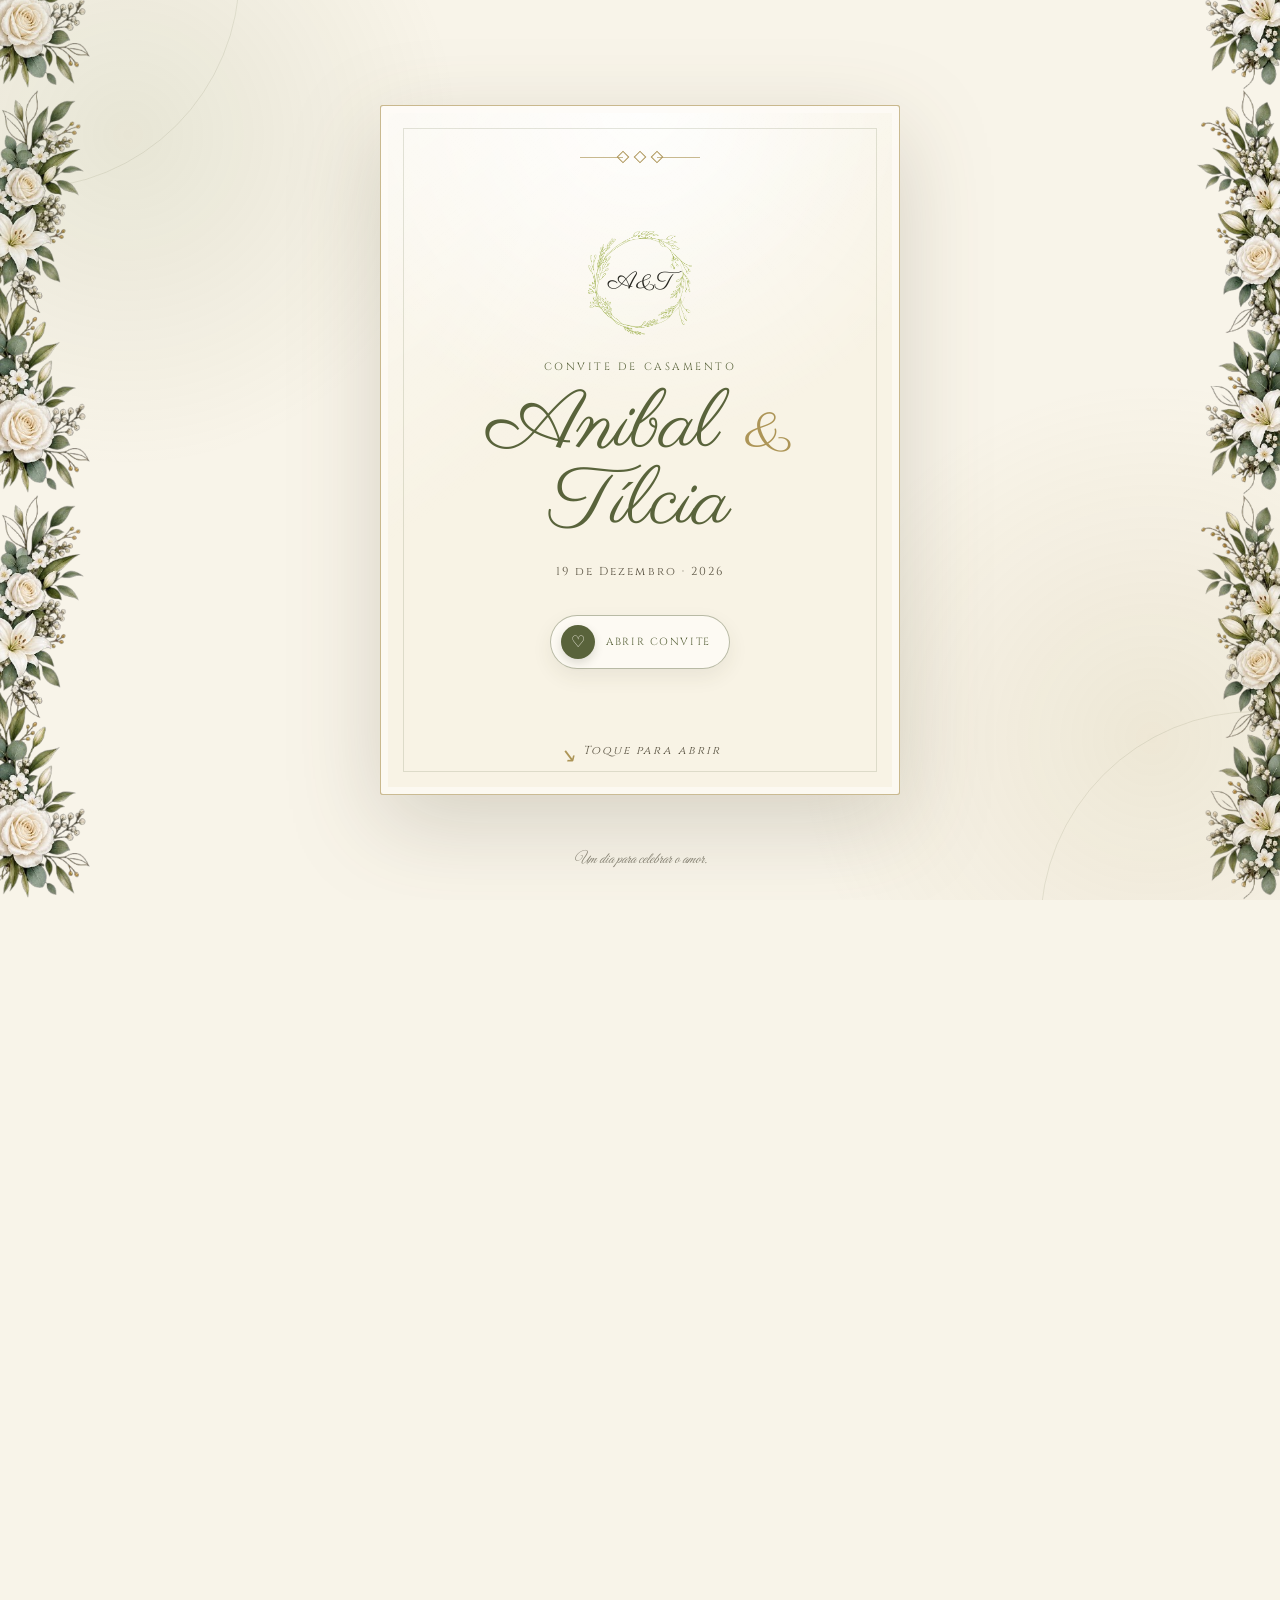
==== commit 342359be: "chore: adding bank account details of Tilcia" ====
--- a/index.html
+++ b/index.html
@@ -371,21 +371,20 @@
 
         <div class="gift__card gift__card--alt">
           <span class="gift__label">Titular da Conta</span>
-          <p class="gift__value">Tilcia_1</p>
+          <p class="gift__value">Tilcia Valsira dos Santos Paulo</p>
 
           <span class="gift__label">Banco</span>
-          <p class="gift__value">[Nome do Banco]</p>
+          <p class="gift__value">BFA</p>
 
           <span class="gift__label">IBAN</span>
           <div class="gift__copy-row">
-            <p class="gift__value gift__value--mono" data-copy="AO06 0000 0000 0000 0000 0000 0">AO06 0000 0000 0000
-              0000 0000 0</p>
+            <p class="gift__value gift__value--mono" data-copy="000600003384107530176">AO06 0006 0000 3384 1075 3017 6</p>
             <button class="gift__copy-btn" type="button" data-copy-target>Copiar</button>
           </div>
 
           <span class="gift__label">Número de Conta</span>
           <div class="gift__copy-row">
-            <p class="gift__value gift__value--mono" data-copy="0000000000">0000000000</p>
+            <p class="gift__value gift__value--mono" data-copy="939563362">939563362</p>
             <button class="gift__copy-btn" type="button" data-copy-target>Copiar</button>
           </div>
         </div>
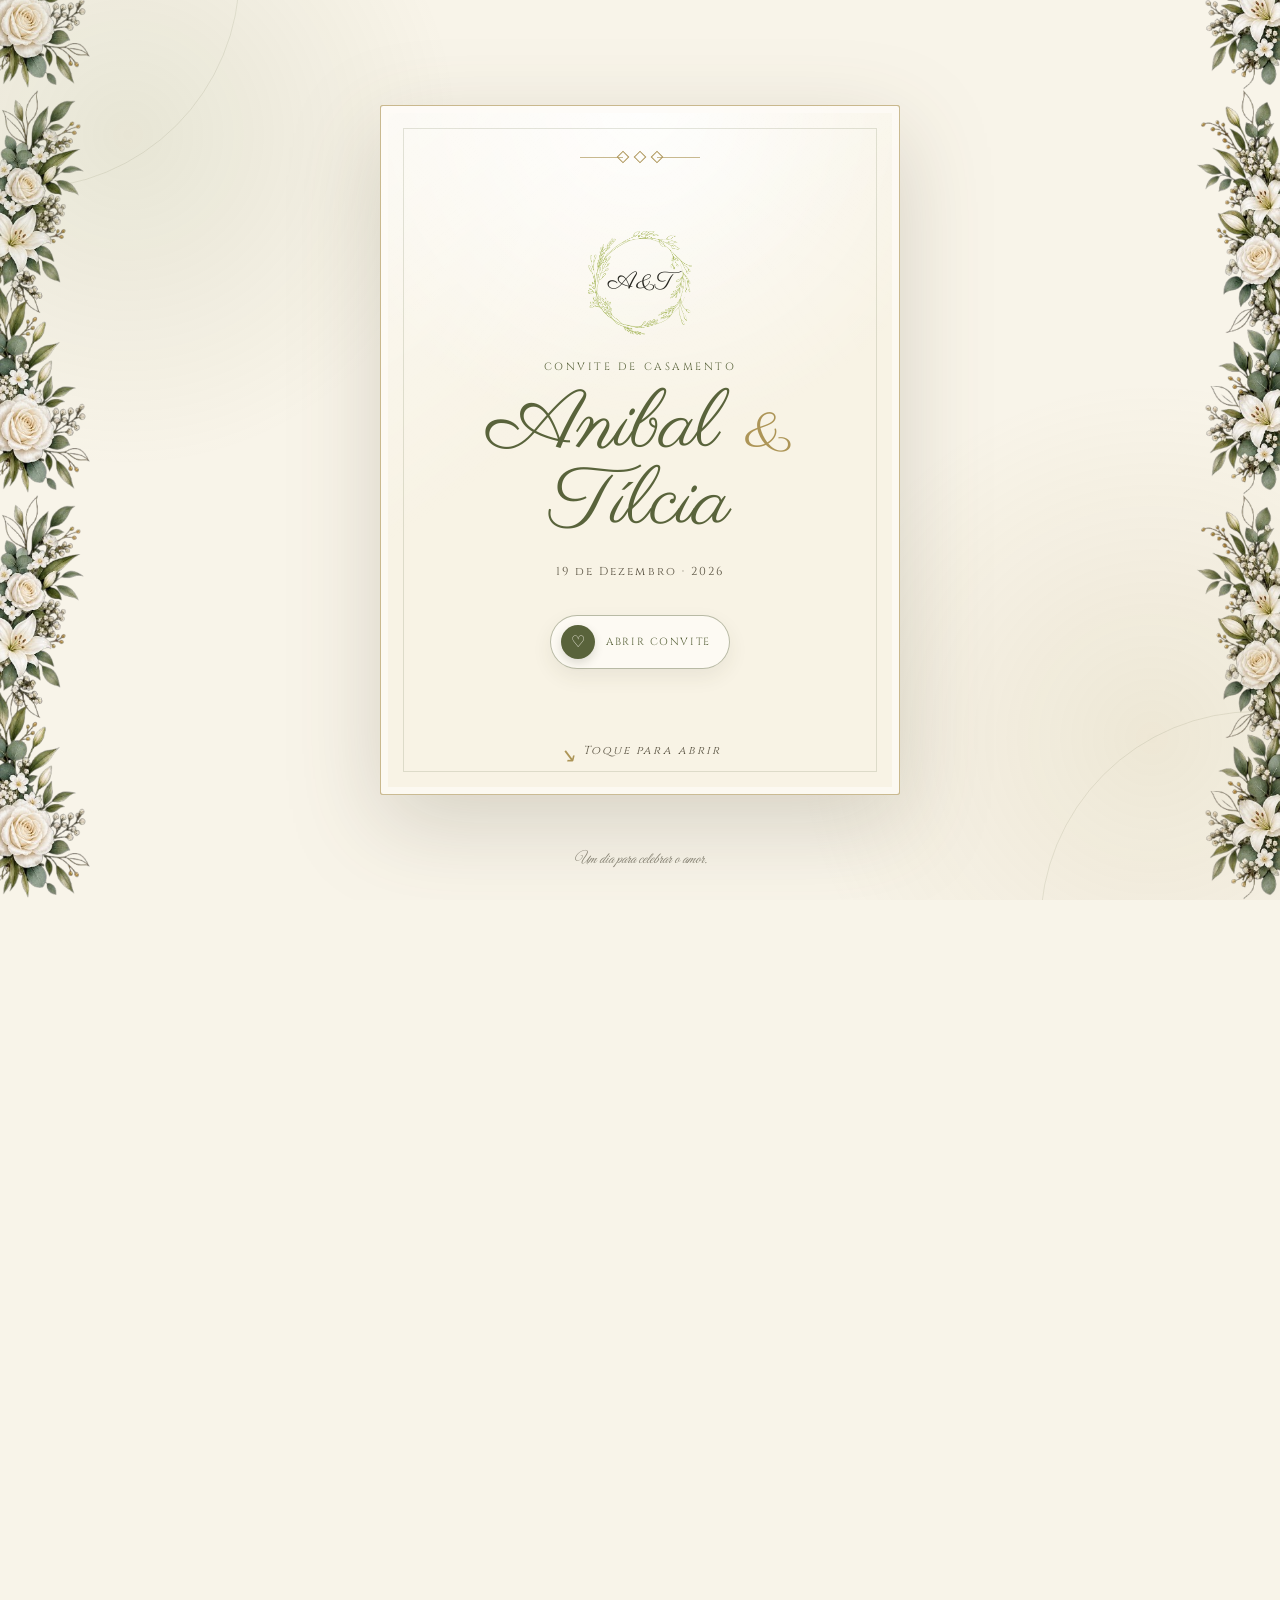
==== commit a5e83421: "chore: hidding form after submission" ====
--- a/index.html
+++ b/index.html
@@ -116,7 +116,7 @@
 
       <div class="portraits" data-reveal>
         <img src="./assets/IMG_8742.JPG.jpeg" class="arch arch--one"></img>
-        <img src="./assets/IMG_8782.JPG.jpeg" class="arch arch--two"></img>
+        <img src="./assets/IMG_8786.JPG.jpeg" class="arch arch--two"></img>
       </div>
 
       <h1 class="hero__names" data-reveal>Aníbal <span class="amp">&amp;</span> Tílcia</h1>
@@ -211,7 +211,6 @@
               stroke-width="1" />
           </svg>
         </div>
-        <p class="story__meta">2021 &nbsp;•&nbsp; O início da nossa história</p>
       </article>
 
       <article class="story__card story__card--olive" data-reveal>
@@ -384,7 +383,7 @@
 
           <span class="gift__label">Número de Conta</span>
           <div class="gift__copy-row">
-            <p class="gift__value gift__value--mono" data-copy="939563362">939563362</p>
+            <p class="gift__value gift__value--mono" data-copy="937568892">937568892</p>
             <button class="gift__copy-btn" type="button" data-copy-target>Copiar</button>
           </div>
         </div>
@@ -440,8 +439,8 @@
           </div>
 
           <div class="field">
-            <textarea id="rsvp-message" name="mobile_number" rows="1" placeholder=" "></textarea>
-            <label for="rsvp-message">Número de Telefones</label>
+            <input type="number" id="rsvp-message-mobile-number" name="mobile_number" rows="1" placeholder=" "></input>
+            <label for="rsvp-message-mobile-number">Número de Telefones</label>
           </div>
 
 
@@ -477,7 +476,7 @@
         <path d="M10 40 C 40 5, 80 5, 110 40" fill="none" stroke="currentColor" stroke-width="1" />
       </svg>
     </div>
-    <p class="footer__names">Tílcia <span class="amp">&amp;</span> Anibal</p>
+    <p class="footer__names">Anibal <span class="amp">&amp;</span> Tílcia</p>
     <p class="footer__date">19 · 12 · 2026</p>
     <p class="footer__note">Com todo o nosso amor e gratidão por celebrarem este dia connosco.</p>
   </footer>
@@ -526,6 +525,7 @@
     </defs>
   </svg>
 
+    <script src="config.js"></script>
   <script src="js/script.js"></script>
 
   
